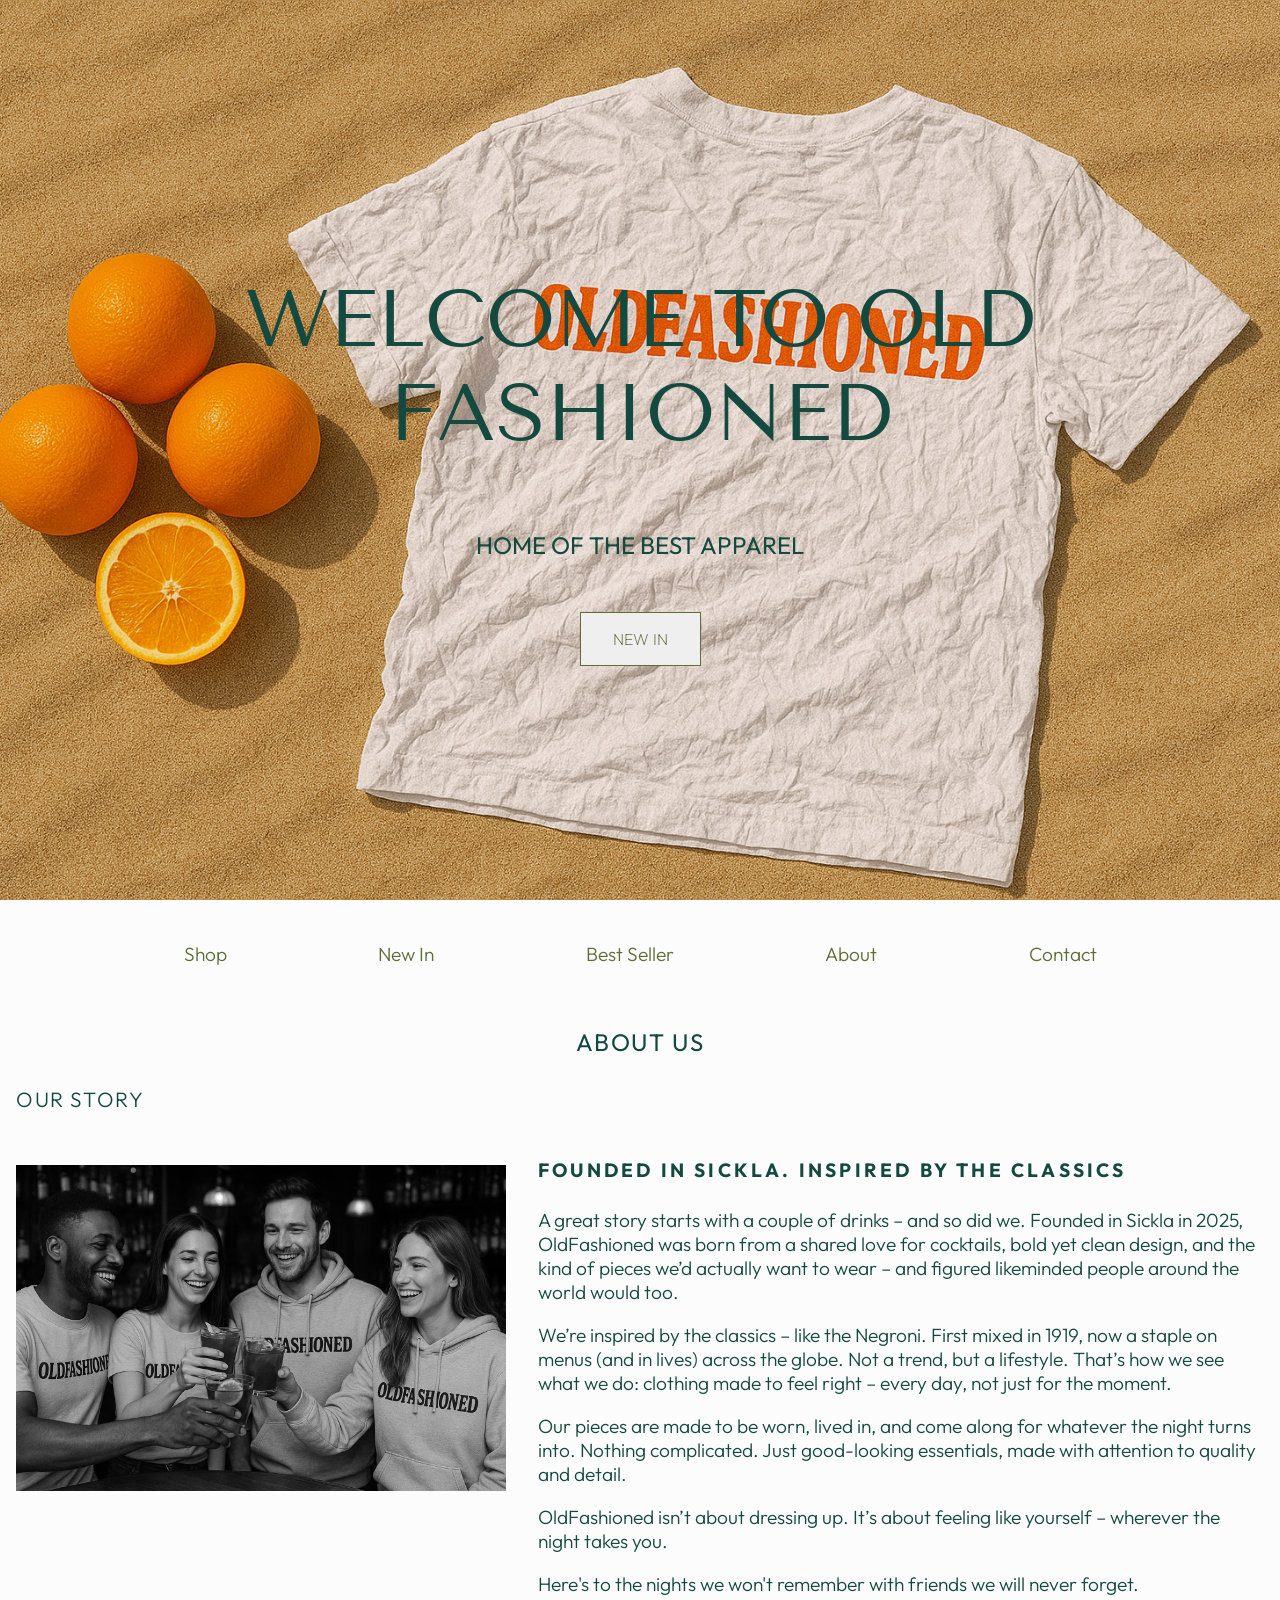
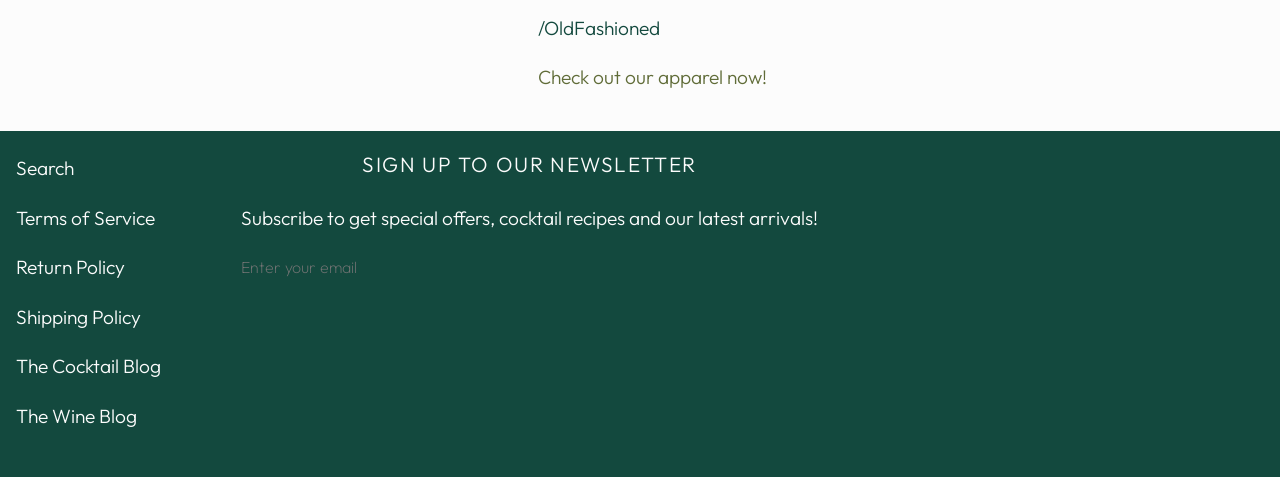
==== about.html @ 71c85215 "added home, about, contact pages and css" ====
<!DOCTYPE html>
<html lang="en">

<head>
    <meta charset="UTF-8">
    <meta name="viewport" content="width=device-width, initial-scale=1.0">
    <title>Old Fashioned</title>
    <link rel="stylesheet" href="./styles/global.css" />
    <link rel="stylesheet" href="./styles/home.css" />
    <link rel="stylesheet" href="./styles/about-us.css" />
    <link rel="stylesheet" href="https://cdnjs.cloudflare.com/ajax/libs/font-awesome/4.7.0/css/font-awesome.min.css">
</head>

<body>
    <header class="header">
        <div class="header-container">
            <div class="header-contents">
                <h1 class="header_title">Welcome to Old fashioned</h1>
                <h2 class="header_subtitle">Home of the best apparel</h2>
                <a href="./home.html#new-in-section"><button class="headline_new_in_btn">New In</button></a>
            </div>
        </div>
        </div>
    </header>
    <div class="sidebar">
        <a href="home.html">
            <h4>Shop</h4>
        </a>
        <a href="./home.html#new-in-section">
            <h4>New In</h4>
        </a>
        <a href="./home.html#best-seller-section">
            <h4>Best Seller</h4>
        </a>
        <a href="./about.html">
            <h4>About</h4>
        </a>
        <a href="./contact.html">
            <h4>Contact</h4>
        </a>
    </div>

    <main class="main-content">
        <h2 class="about_us_headline">About Us</h2>
        <h3 class="about_us_subheadline">Our Story</h3>
        <div class="about_us_contents">
            <section class="about_us_picture">
                <img src="./assets/about-us-blackandwhite.png" alt="Friends drinking cocktails" class="image" />
            </section>

            <section class="about_us_text">
                <h4 class="about_us_tagline">Founded in Sickla. Inspired by the classics</h4>
                <p>A great story starts with a couple of drinks – and so did we.
                    Founded in Sickla in 2025, OldFashioned was born from a shared love for cocktails, bold yet clean
                    design,
                    and the kind of pieces we’d actually want to wear – and figured likeminded people around the world
                    would
                    too.</p>
                <p>We’re inspired by the classics – like the Negroni. First mixed in 1919, now a staple on menus (and in
                    lives)
                    across the globe. Not a trend, but a lifestyle.
                    That’s how we see what we do: clothing made to feel right – every day, not just for the moment.</p>
                <p>Our pieces are made to be worn, lived in, and come along for whatever the night turns into.
                    Nothing complicated. Just good-looking essentials, made with attention to quality and detail.</p>
                <p>OldFashioned isn’t about dressing up.
                    It’s about feeling like yourself – wherever the night takes you.</p>
                <p class="about_us_closing_line">Here's to the nights we won't remember with friends we will never
                    forget.
                </p>
                <p>/OldFashioned</p>
                <a href="home.html" class="about-us-link">
                    <h4>Check out our apparel now!</h4>
                </a>
            </section>
        </div>

    </main>

    <footer class="footer">
        <div class="footer_contents">
            <h4>Search</h4>
            <h4>Terms of Service</h4>
            <h4>Return Policy</h4>
            <h4>Shipping Policy</h4>
            <h4>The Cocktail Blog</h4>
            <h4>The Wine Blog</h4>
        </div>

        <div class="footer_sign_up">
            <h3 class="headline">Sign Up To Our Newsletter</h3>
            <p>Subscribe to get special offers, cocktail recipes and our latest arrivals!</p>
            <input type="email" value="" placeholder="Enter your email" name="email" id="email"
                class="footer_newsletter_input" size="50" autocorrect="off" autocapitalize="off" required="">
        </div>
    </footer>
</body>

</html>
---- styles/global.css ----
@import url('https://fonts.googleapis.com/css2?family=Outfit:wght@100..900&family=Tenor+Sans&display=swap');

:root{
    --primary-color: #13493E;
    --secondary-color: #606C38;
    --tertiary-dark: #E1E6E5;
    --tertiary-light: #FCFCFC;
    --CTA-hover :#283618;
    --error: #8d0801;
}

*{
    box-sizing: border-box;
    scroll-behavior: smooth;
}

body{
    min-height: 100vh;
    margin: 0;
    max-width: 1500px;
    color: var(--primary-color);
    background-color: var(--tertiary-light);
    /* display: grid;
    grid-template: auto auto auto auto /auto;
    grid-template-areas: 
    "header"
    "sidebar"
    "main-content"
    "footer" ; */
}

h1{
    font-family: "Tenor Sans", sans-serif;
    font-size: 3rem;
    font-style: normal;
    font-weight: 400;

}

h2{
    font-family: "Outfit", sans-serif;
    font-size: 1.5rem;
    font-style: normal;
    font-weight: 400;

}

h3{
    font-family: "Outfit", sans-serif;
    font-size: 1.3rem;
    font-style: normal;
    font-weight: 300;

}

h4, p ,a{
    font-family: "Outfit", sans-serif;
    font-size: 1.2rem;
    font-style: normal;
    font-weight: 300;
}

button , textarea ,input ,label, span{
    font-family: "Outfit", sans-serif;
    font-size: 1rem;
    font-style: normal;
    font-weight: 200;

}
@media(min-width:769px) {
    
h1 {
        font-size: 5rem;
    }
}
---- styles/home.css ----
.header-container {
    align-items: center;
    /*NOTE: this image is generated through chatgpt*/
    background-image: url(../assets/hero-image.png);
    background-position: center;
    background-repeat: no-repeat;
    background-size: cover;
    display: flex;
    flex-direction: column;
    justify-content: center;
    padding-bottom: 1rem;

}

.header-contents {
    text-align: center;

}


.header_title {
    color: var(--primary-color);
    padding-bottom: 1rem;
    text-align: center;
    text-transform: uppercase;

}

.header_subtitle {
    color: var(--primary-color);
    padding-bottom: 2rem;
    text-align: center;
    text-transform: uppercase;
}

.headline_new_in_btn,
.add_btn,
.section_btn,
.quick_view_btn,
.search_input,
.view_less_btn,
.view_more_btn,
.browse_btn {
    border: 1px solid var(--secondary-color);
    color: var(--secondary-color);
    padding: 1rem 2rem;
    text-transform: uppercase;
}

.quick_view_btn,
.add_btn,
.view_less_btn,
.view_more_btn,
.browse_btn {
    margin-top: 0.5rem;
    width: 100%;

}

.headline_new_in_btn:hover,
.add_btn:hover,
.section_btn:hover,
.quick_view_btn:hover,
.search_input:hover,
.browse_btn:hover {
    border: 1px solid var(--CTA-hover);
    color: var(--CTA-hover);
    cursor: grab;
}

.section_btn {
    margin-top: 2rem;
}

.sidebar {
    color: var(--secondary-color);
    display: flex;
    grid-area: sidebar;
    justify-content: space-around;
    padding: 0.5rem;
}

.sidebar a,
.about-us-link {
    color: var(--secondary-color);
    text-decoration: none;
}

.sidebar a:hover,
.about-us-link:hover {
    color: var(--CTA-hover);
}

.main-content {
    background-color: var(--tertiary-light);
    grid-area: main-content;
}

.new-in-section,
.best-seller-section,
.categories-section,
.testimonials-section {
    align-items: center;
    display: flex;
    flex-direction: column;

}

.headline {
    letter-spacing: 0.1rem;
    padding-bottom: 0.5rem;
    text-align: center;
    text-transform: uppercase;
}

.card_wrapper,
.testimonial_card {
    display: flex;
    flex-direction: column;
    flex-wrap: wrap;
    gap: 0.5rem;
    justify-content: space-between;
    margin: 1.5rem;

}

.ratings {
    align-items: center;
    display: flex;
    flex-direction: row;
}

.cards_contents,
.testimonial_card_contents,
.view_more_cards_contents {
    align-content: end;
    background-color: var(--tertiary-dark);
    flex: 0 0 calc(25% - 0.5rem);
    justify-items: center;
    padding: 0.5rem;
    text-align: center;


}

.best-seller-section div:last-of-type {
    background-color: var(--tertiary-light) !important;
}

.footer {
    background-color: var(--primary-color);
    color: var(--tertiary-light);
    display: flex;
    flex-direction: column;
    gap: 1rem;
    grid-area: footer;
    padding-bottom: 1.5rem;
    padding-left: 1rem;

}


.footer_newsletter_input {
    background-color: var(--primary-color);
    border-bottom: 2px solid var(--tertiary-light);
    border: 0;
    color: var(--tertiary-light) !important;
    max-width: 300px;
    padding: 0.5rem 3rem 0.5rem 0;
    width: 100%;
}

/*FA star icon*/
.unchecked {
    color: var(--tertiary-light)
}

/* input::webkit-input-placeholder{
    color:var(--tertiary-light);
} */

/*MIMICS js click event for view more fxn*/

#show {
    display: none;
}

#show:checked~.view_more_content {
    display: flex;
    flex-direction: column;
    flex-wrap: wrap;
    gap: 0.5rem;
    justify-content: space-between;
    margin: 1.5rem;
}

#show:checked~label {
    display: none
}

.view_more_content {
    display: none;
}


@media(min-width:769px) {

    .sidebar {
        justify-content: space-evenly;
        margin: 0rem auto;
        padding: 1rem 2rem;
    }

    .card_wrapper,
    .testimonial_card {
        flex-direction: row;
    }

    #show:checked~.view_more_content {
        flex-direction: row;
    }

    .header-container {
        min-height: 100vh;
    }

    .footer {
        flex-direction: row;
        gap: 5rem;

    }

}
---- styles/about-us.css ----
.main-content {
    margin: 1rem;
}

.about_us_headline {
    letter-spacing: 0.1rem;
    padding-bottom: 0.5rem;
    text-align: center;
    text-transform: uppercase;
}

.about_us_subheadline {
    letter-spacing: 0.1rem;
    text-transform: uppercase;

}

.about_us_contents {
    display: flex;
    flex-direction: column;
}

.about_us_tagline {
    font-weight: bold;
    letter-spacing: 0.2rem;
    text-transform: uppercase;

}

.image {
    max-width: 100%;
}

@media(min-width:769px) {

    .about_us_picture {
        padding-right: 2rem;
        padding-top: 2rem;

    }

    .image {
        height: auto;
    }

    .about_us_contents {
        flex-direction: row;
    }

}
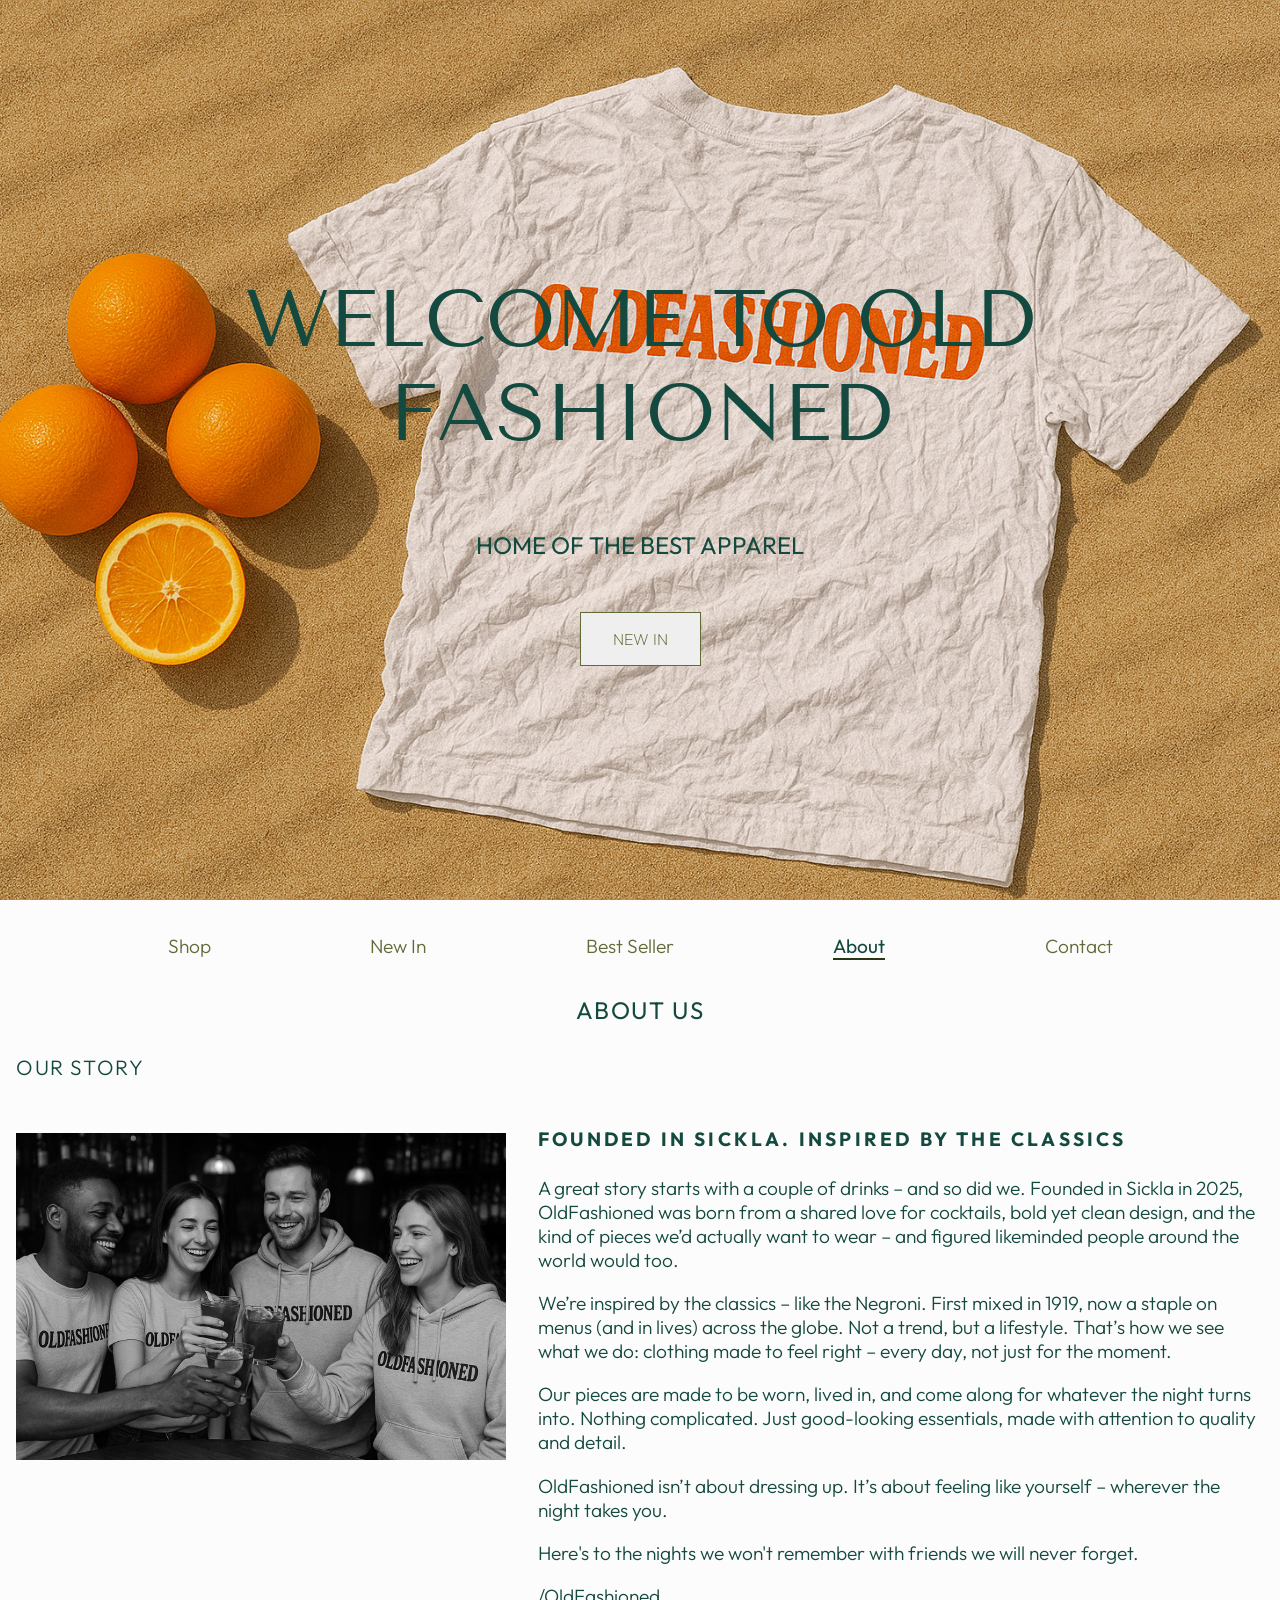
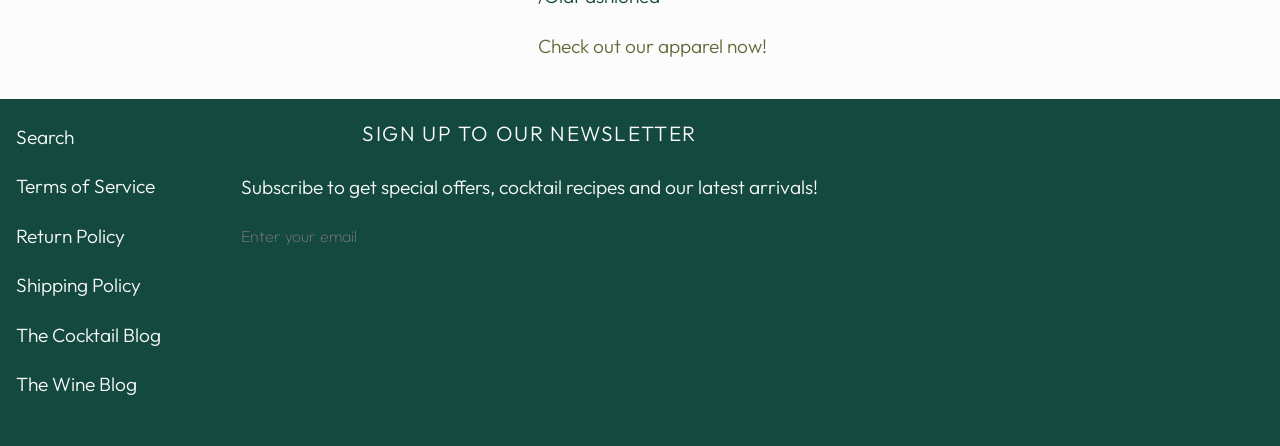
==== commit e91815d9: "added nav bar mobile, active class on link" ====
--- a/about.html
+++ b/about.html
@@ -22,23 +22,27 @@
         </div>
         </div>
     </header>
-    <div class="sidebar">
-        <a href="home.html">
-            <h4>Shop</h4>
-        </a>
-        <a href="./home.html#new-in-section">
-            <h4>New In</h4>
-        </a>
-        <a href="./home.html#best-seller-section">
-            <h4>Best Seller</h4>
-        </a>
-        <a href="./about.html">
-            <h4>About</h4>
-        </a>
-        <a href="./contact.html">
-            <h4>Contact</h4>
-        </a>
-    </div>
+
+    <nav class="menu">
+        <div class="menu_mobile_trigger"></div>
+        <ul class="menu_items_wrapper">
+            <li><a href="home.html">
+                    <h4>Shop</h4>
+                </a></li>
+            <li><a href="./home.html#new-in-section">
+                    <h4>New In</h4>
+                </a></li>
+            <li><a href="./home.html#best-seller-section">
+                    <h4>Best Seller</h4>
+                </a></li>
+            <li class="active"><a href="./about.html">
+                    <h4>About</h4>
+                </a></li>
+            <li><a href="./contact.html">
+                    <h4>Contact</h4>
+                </a></li>
+        </ul>
+    </nav>
 
     <main class="main-content">
         <h2 class="about_us_headline">About Us</h2>
--- a/styles/home.css
+++ b/styles/home.css
@@ -72,28 +72,75 @@
     margin-top: 2rem;
 }
 
-.sidebar {
+.menu {
     color: var(--secondary-color);
-    display: flex;
-    grid-area: sidebar;
+    padding: 0.5rem;
+
+}
+
+.menu ul {
+    padding: 0;
+}
+
+.menu_mobile_trigger {
+    height: 30px;
+    width: 30px;
+    background-image: url(../assets/icon_hamburger.png);
+    background-repeat: no-repeat;
+    background-size: cover;
+}
+
+.menu_items_wrapper {
+    display: flex;
     justify-content: space-around;
-    padding: 0.5rem;
-}
-
-.sidebar a,
+    flex-direction: column;
+
+}
+
+.menu_items_wrapper a,
 .about-us-link {
     color: var(--secondary-color);
     text-decoration: none;
-}
-
-.sidebar a:hover,
+    transition: 0.3s color;
+}
+
+.menu_items_wrapper a:hover,
 .about-us-link:hover {
     color: var(--CTA-hover);
 }
 
+.menu_items_wrapper li {
+    list-style-type: none;
+}
+
+.menu_items_wrapper h4 {
+    margin-bottom: 0.5rem;
+}
+
+.menu:hover .menu_items_wrapper {
+    max-height: 1000px;
+}
+
+.menu:hover {
+    width: unset;
+}
+
+.menu_items_wrapper {
+    max-height: 0;
+    height: auto;
+    overflow: hidden;
+    transition: max-height linear 0.5s;
+
+}
+
+.menu_items_wrapper li.active h4 {
+    color: var(--primary-color);
+    font-weight: bold;
+
+}
+
 .main-content {
     background-color: var(--tertiary-light);
-    grid-area: main-content;
 }
 
 .new-in-section,
@@ -153,7 +200,6 @@
     display: flex;
     flex-direction: column;
     gap: 1rem;
-    grid-area: footer;
     padding-bottom: 1.5rem;
     padding-left: 1rem;
 
@@ -205,10 +251,27 @@
 
 @media(min-width:769px) {
 
-    .sidebar {
+    .menu_items_wrapper {
         justify-content: space-evenly;
         margin: 0rem auto;
         padding: 1rem 2rem;
+        max-height: unset;
+        flex-direction: row;
+    }
+
+    .menu:hover .menu_items_wrapper {
+        display: flex;
+
+    }
+
+    .menu_mobile_trigger {
+        display: none;
+    }
+
+    .menu_items_wrapper li.active h4 {
+        border-bottom: 2px solid var(--CTA-hover);
+        font-weight: normal;
+
     }
 
     .card_wrapper,
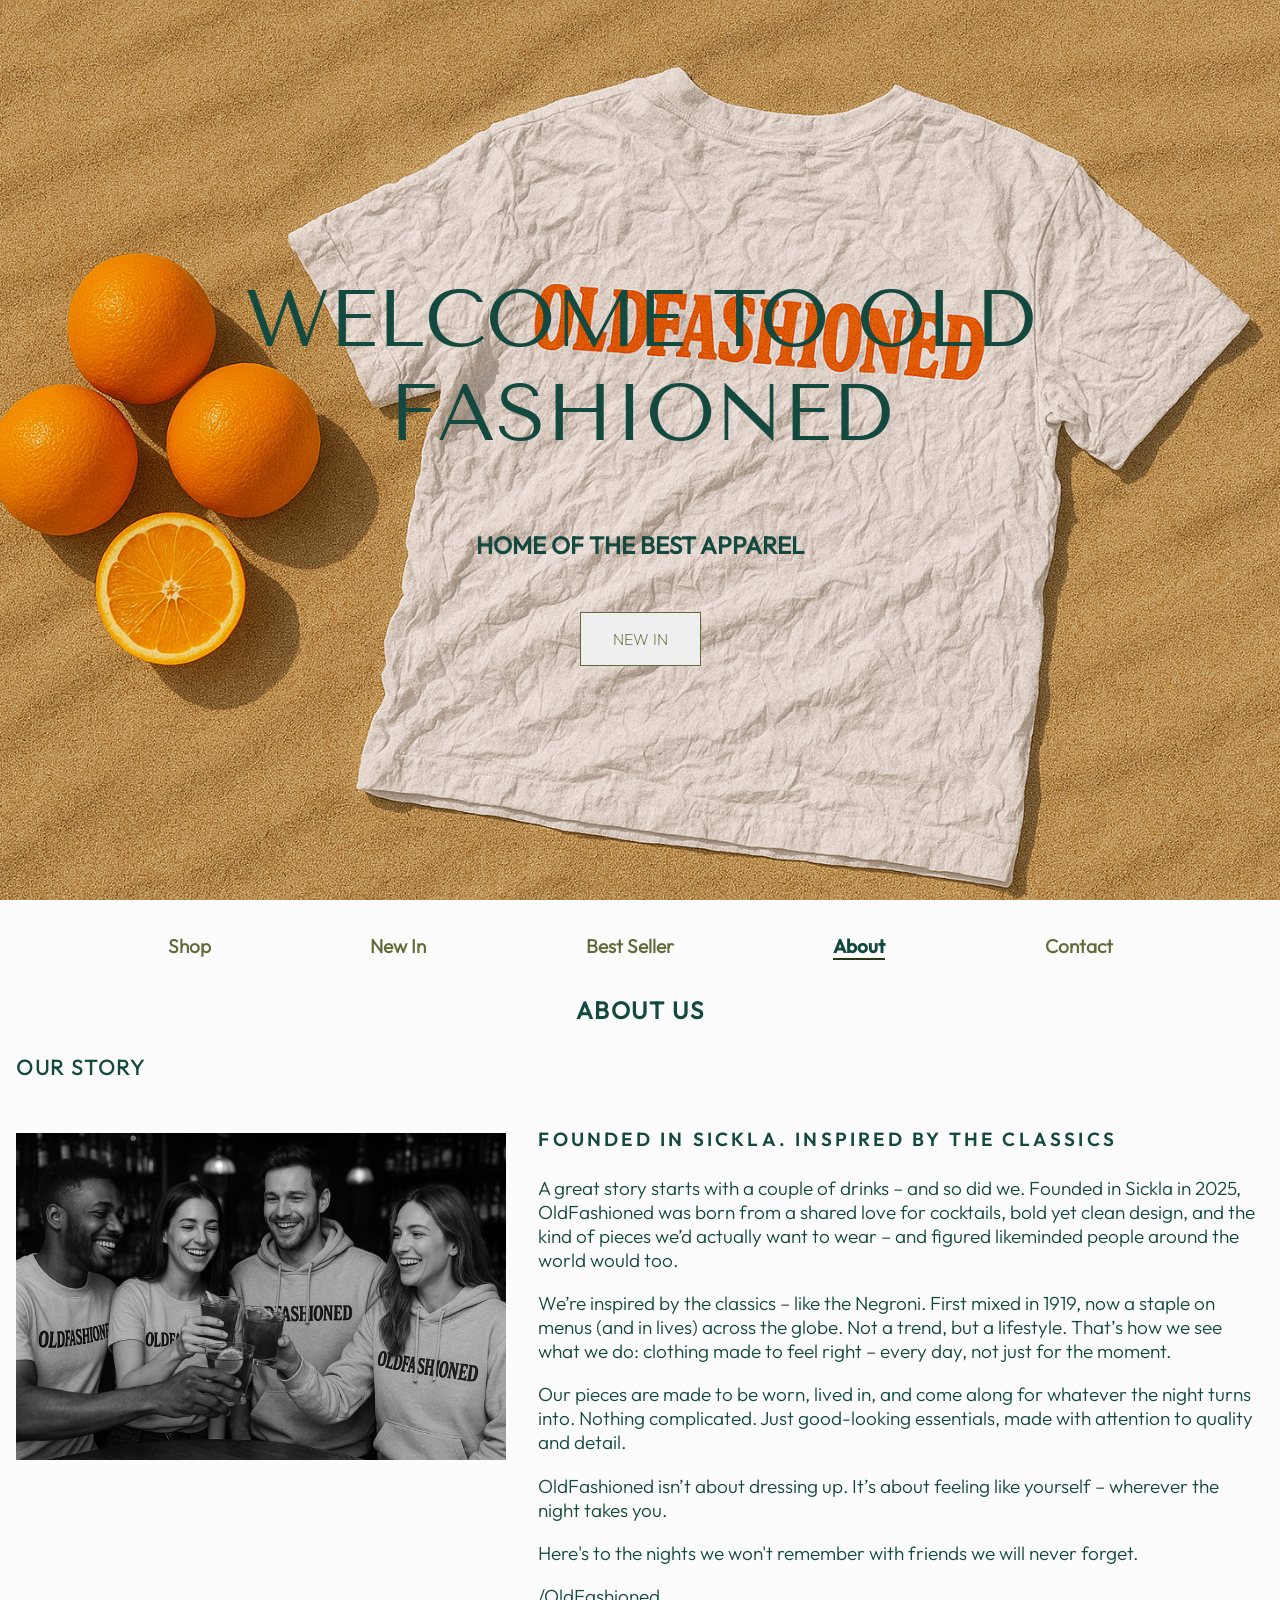
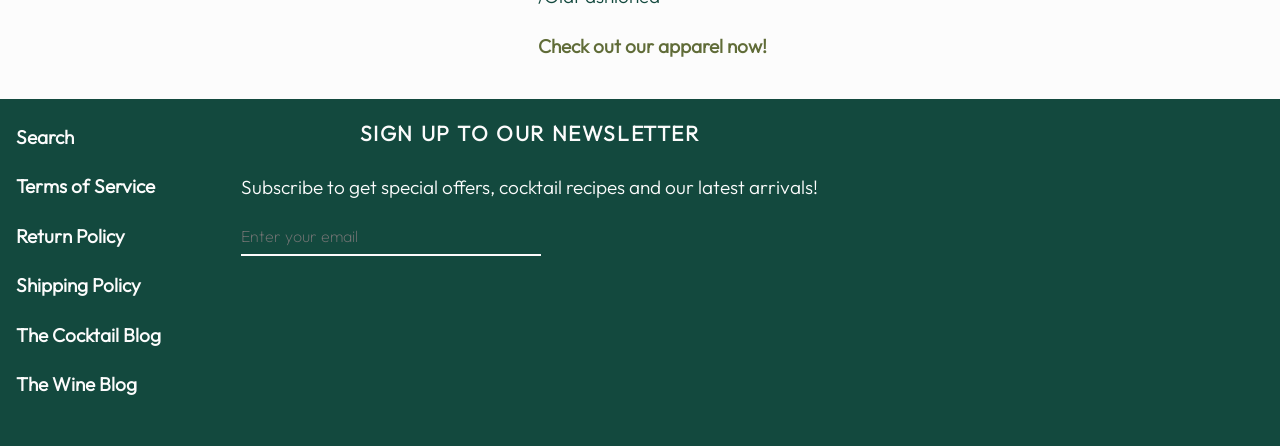
==== commit e680c75d: "added downloaded fonts" ====
--- a/about.html
+++ b/about.html
@@ -5,6 +5,7 @@
     <meta charset="UTF-8">
     <meta name="viewport" content="width=device-width, initial-scale=1.0">
     <title>Old Fashioned</title>
+    <link rel="stylesheet" href="./styles/typography.css" />
     <link rel="stylesheet" href="./styles/global.css" />
     <link rel="stylesheet" href="./styles/home.css" />
     <link rel="stylesheet" href="./styles/about-us.css" />
--- a/styles/typography.css
+++ b/styles/typography.css
@@ -0,0 +1,47 @@
+@font-face {
+    font-family: 'Tenor Sans';
+    src: url(../typography/TenorSans.woff2) format('woff2'),
+        url(../typography/TenorSans.woff) format('woff');
+    font-style: normal;
+
+}
+
+@font-face {
+    font-family: 'Outfit ExtraLight';
+    src: url(../typography/Outfit-ExtraLight.woff2) format('woff2'),
+        url(../typography/Outfit-ExtraLight.woff) format('woff');
+    font-style: normal;
+    font-weight: 200;
+}
+
+@font-face {
+    font-family: 'Outfit Light';
+    src: url(../typography/Outfit-Light.woff2) format('woff2'),
+        url(../typography/Outfit-Light.woff) format('woff');
+    font-style: normal;
+    font-weight: 300;
+}
+
+@font-face {
+    font-family: 'Outfit Regular';
+    src: url(../typography/Outfit-Regular.woff2) format('woff2'),
+        url(../typography/Outfit-Regular.woff) format('woff');
+    font-style: normal;
+    font-weight: normal;
+}
+
+@font-face {
+    font-family: 'Outfit Medium';
+    src: url(../typography/Outfit-Medium.woff2) format('woff2'),
+        url(../typography/Outfit-Medium.woff) format('woff');
+    font-style: normal;
+    font-weight: 500;
+}
+
+@font-face {
+    font-family: 'Outfit Semibold';
+    src: url(../typography/Outfit-SemiBold.woff2) format('woff2'),
+        url(../typography/Outfit-SemiBold.woff) format('woff');
+    font-style: normal;
+    font-weight: 600;
+}
--- a/styles/global.css
+++ b/styles/global.css
@@ -1,75 +1,62 @@
-@import url('https://fonts.googleapis.com/css2?family=Outfit:wght@100..900&family=Tenor+Sans&display=swap');
+/* @import url('https://fonts.googleapis.com/css2?family=Outfit:wght@100..900&family=Tenor+Sans&display=swap'); */
 
-:root{
+:root {
     --primary-color: #13493E;
     --secondary-color: #606C38;
     --tertiary-dark: #E1E6E5;
     --tertiary-light: #FCFCFC;
-    --CTA-hover :#283618;
+    --CTA-hover: #283618;
     --error: #8d0801;
 }
 
-*{
+* {
     box-sizing: border-box;
     scroll-behavior: smooth;
 }
 
-body{
+body {
     min-height: 100vh;
     margin: 0;
     max-width: 1500px;
     color: var(--primary-color);
     background-color: var(--tertiary-light);
-    /* display: grid;
-    grid-template: auto auto auto auto /auto;
-    grid-template-areas: 
-    "header"
-    "sidebar"
-    "main-content"
-    "footer" ; */
 }
 
-h1{
-    font-family: "Tenor Sans", sans-serif;
+h1 {
+    font-family: 'Tenor Sans', Arial, Helvetica, sans-serif;
     font-size: 3rem;
-    font-style: normal;
-    font-weight: 400;
-
+    font-weight: normal;
 }
 
-h2{
-    font-family: "Outfit", sans-serif;
+h2 {
+    font-family: 'Outfit Regular', Arial, Helvetica, sans-serif;
     font-size: 1.5rem;
-    font-style: normal;
-    font-weight: 400;
-
 }
 
-h3{
-    font-family: "Outfit", sans-serif;
+h3 {
+    font-family: 'Outfit Light', Arial, Helvetica, sans-serif;
     font-size: 1.3rem;
-    font-style: normal;
-    font-weight: 300;
-
 }
 
-h4, p ,a{
-    font-family: "Outfit", sans-serif;
+h4,
+p,
+a {
+    font-family: 'Outfit Light', Arial, Helvetica, sans-serif;
     font-size: 1.2rem;
-    font-style: normal;
-    font-weight: 300;
 }
 
-button , textarea ,input ,label, span{
-    font-family: "Outfit", sans-serif;
+button,
+textarea,
+input,
+label,
+span {
+    font-family: 'Outfit ExtraLight', Arial, Helvetica, sans-serif;
     font-size: 1rem;
-    font-style: normal;
-    font-weight: 200;
+}
 
-}
 @media(min-width:769px) {
-    
-h1 {
+
+    h1 {
         font-size: 5rem;
     }
 }
--- a/styles/home.css
+++ b/styles/home.css
@@ -135,7 +135,7 @@
 
 .menu_items_wrapper li.active h4 {
     color: var(--primary-color);
-    font-weight: bold;
+    font-family: 'Outfit Medium';
 
 }
 
@@ -191,7 +191,7 @@
 }
 
 .best-seller-section div:last-of-type {
-    background-color: var(--tertiary-light) !important;
+    background-color: var(--tertiary-light);
 }
 
 .footer {
@@ -208,9 +208,9 @@
 
 .footer_newsletter_input {
     background-color: var(--primary-color);
+    border: 0;
     border-bottom: 2px solid var(--tertiary-light);
-    border: 0;
-    color: var(--tertiary-light) !important;
+    color: var(--tertiary-light);
     max-width: 300px;
     padding: 0.5rem 3rem 0.5rem 0;
     width: 100%;
@@ -270,7 +270,6 @@
 
     .menu_items_wrapper li.active h4 {
         border-bottom: 2px solid var(--CTA-hover);
-        font-weight: normal;
 
     }
 
--- a/styles/about-us.css
+++ b/styles/about-us.css
@@ -21,7 +21,7 @@
 }
 
 .about_us_tagline {
-    font-weight: bold;
+    font-family: 'Outfit Semibold';
     letter-spacing: 0.2rem;
     text-transform: uppercase;
 
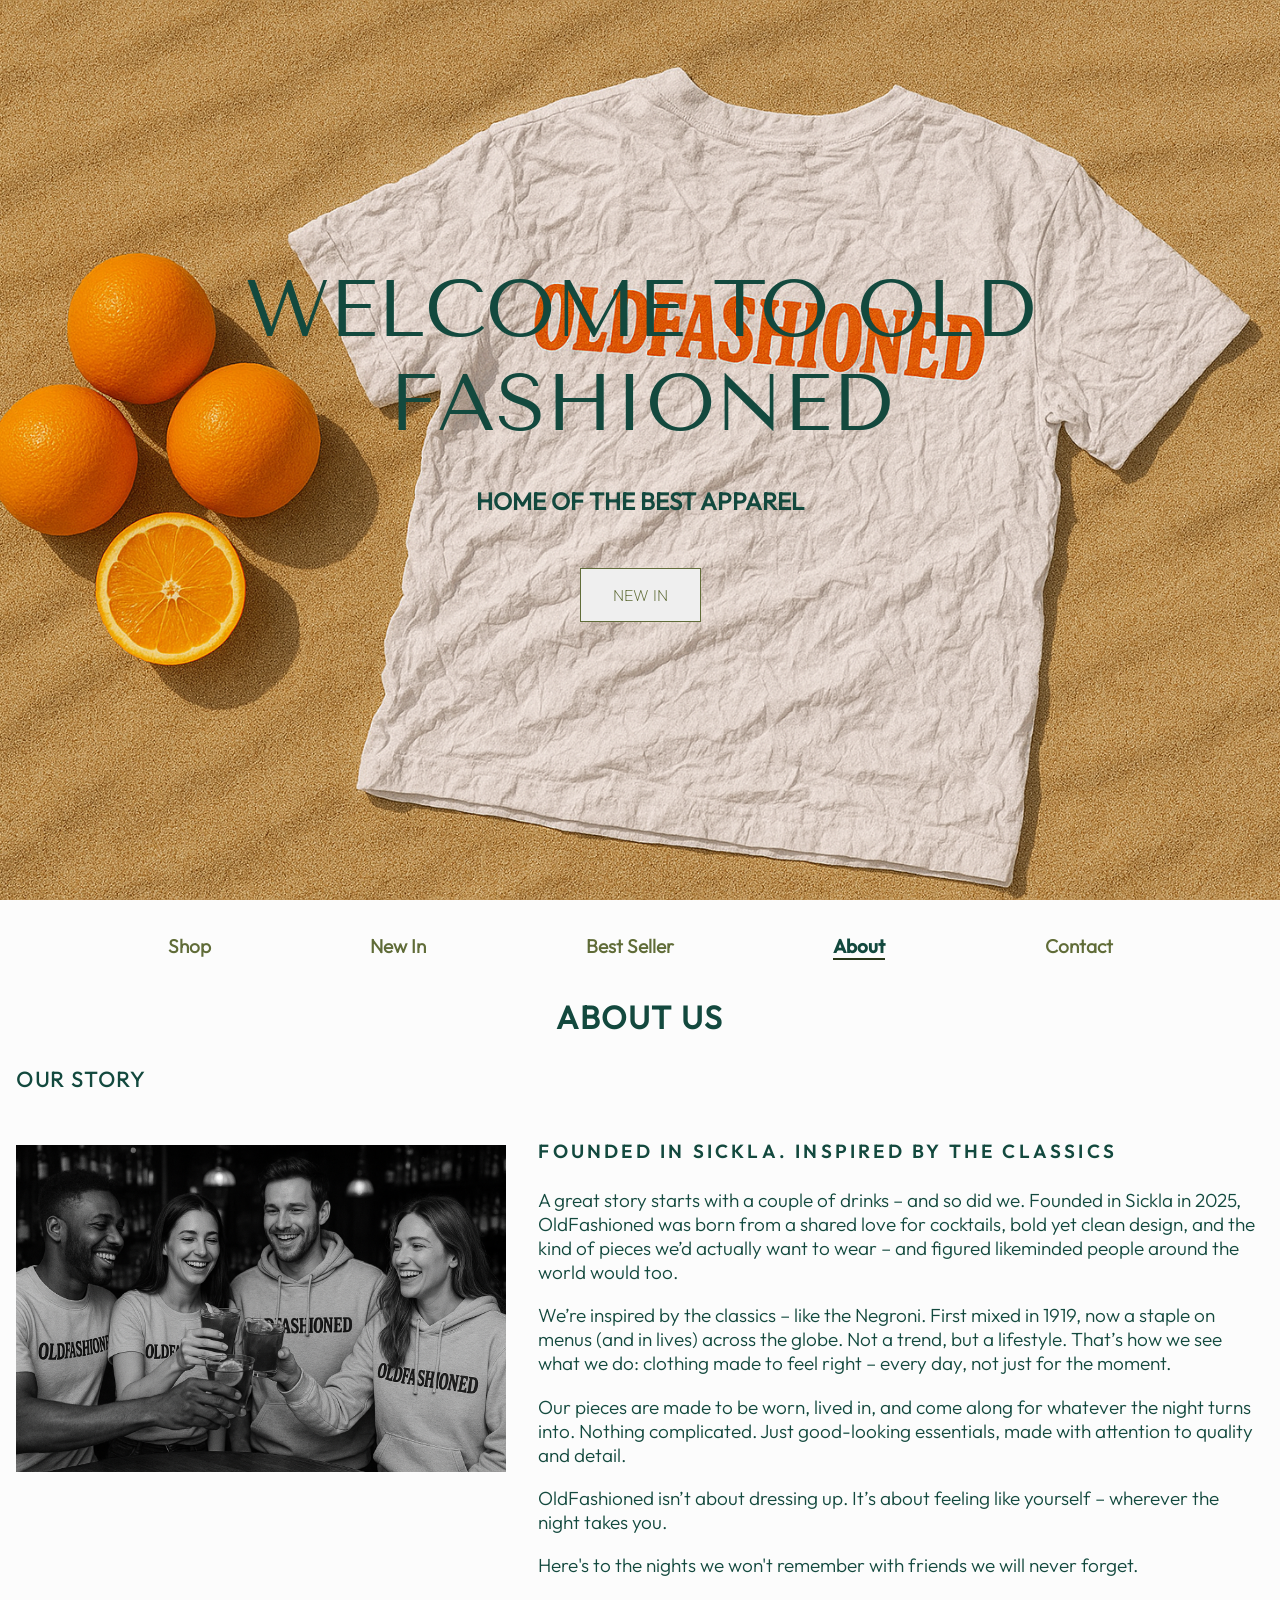
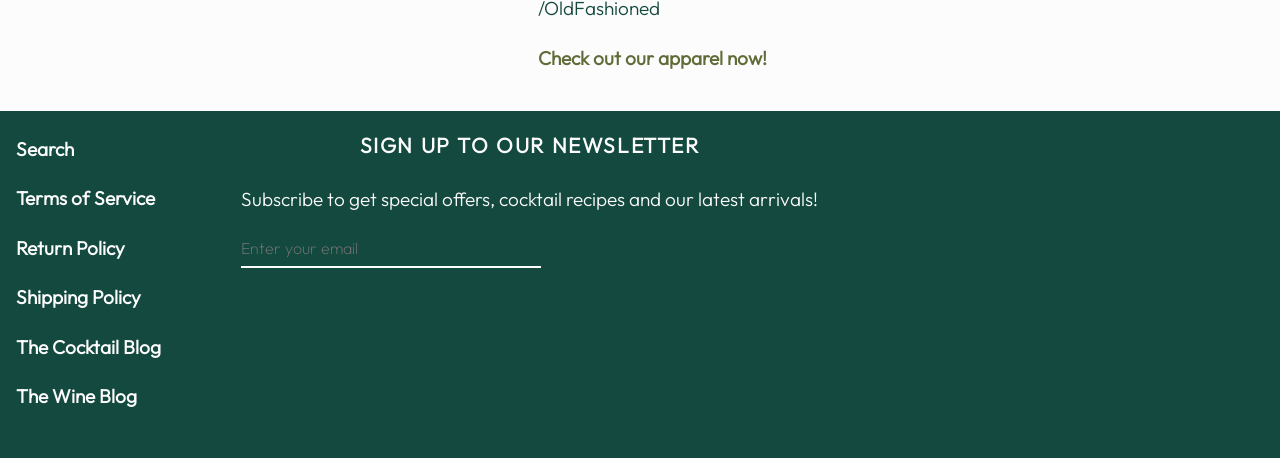
==== commit 80731fb3: "added unique h1 to each page" ====
--- a/about.html
+++ b/about.html
@@ -16,7 +16,7 @@
     <header class="header">
         <div class="header-container">
             <div class="header-contents">
-                <h1 class="header_title">Welcome to Old fashioned</h1>
+                <div class="header_title">Welcome to Old fashioned</div>
                 <h2 class="header_subtitle">Home of the best apparel</h2>
                 <a href="./home.html#new-in-section"><button class="headline_new_in_btn">New In</button></a>
             </div>
@@ -46,7 +46,7 @@
     </nav>
 
     <main class="main-content">
-        <h2 class="about_us_headline">About Us</h2>
+        <h1 class="about_us_headline">About Us</h1>
         <h3 class="about_us_subheadline">Our Story</h3>
         <div class="about_us_contents">
             <section class="about_us_picture">
--- a/styles/global.css
+++ b/styles/global.css
@@ -14,18 +14,20 @@
     scroll-behavior: smooth;
 }
 
+html{
+    height: 100vh;
+}
+
 body {
-    min-height: 100vh;
+    min-height: 100%;
     margin: 0;
-    max-width: 1500px;
     color: var(--primary-color);
     background-color: var(--tertiary-light);
 }
 
 h1 {
-    font-family: 'Tenor Sans', Arial, Helvetica, sans-serif;
-    font-size: 3rem;
-    font-weight: normal;
+    font-family: 'Outfit Regular', Arial, Helvetica, sans-serif;
+    font-size: 2rem;
 }
 
 h2 {
@@ -53,10 +55,3 @@
     font-family: 'Outfit ExtraLight', Arial, Helvetica, sans-serif;
     font-size: 1rem;
 }
-
-@media(min-width:769px) {
-
-    h1 {
-        font-size: 5rem;
-    }
-}
--- a/styles/home.css
+++ b/styles/home.css
@@ -1,5 +1,4 @@
 .header-container {
-    align-items: center;
     /*NOTE: this image is generated through chatgpt*/
     background-image: url(../assets/hero-image.png);
     background-position: center;
@@ -14,21 +13,26 @@
 
 .header-contents {
     text-align: center;
-
-}
-
+}
 
 .header_title {
     color: var(--primary-color);
+    font-family: 'Tenor Sans', Arial, Helvetica, sans-serif;
+    font-size: 3rem;
+    font-weight: normal;
     padding-bottom: 1rem;
-    text-align: center;
-    text-transform: uppercase;
-
+    padding-top: 1rem;
+    text-transform: uppercase;
 }
 
 .header_subtitle {
     color: var(--primary-color);
-    padding-bottom: 2rem;
+    padding-bottom: 0.5rem;
+    text-transform: uppercase;
+}
+
+.main_headline {
+    letter-spacing: 0.1rem;
     text-align: center;
     text-transform: uppercase;
 }
@@ -50,11 +54,15 @@
 .quick_view_btn,
 .add_btn,
 .view_less_btn,
-.view_more_btn,
-.browse_btn {
+.view_more_btn {
     margin-top: 0.5rem;
     width: 100%;
 
+}
+
+.browse_btn {
+    padding: 1rem;
+    margin-top: 0.5rem;
 }
 
 .headline_new_in_btn:hover,
@@ -69,7 +77,7 @@
 }
 
 .section_btn {
-    margin-top: 2rem;
+    margin-top: 1rem;
 }
 
 .menu {
@@ -190,6 +198,27 @@
 
 }
 
+.categories-section .card_wrapper,
+.best-seller-section .card_wrapper {
+    flex-direction: row;
+}
+
+.categories-section .card_wrapper>.cards_contents,
+.best-seller-section .card_wrapper>.cards_contents,
+.best-seller-section .view_more_content>.view_more_cards_contents {
+    flex: 0 0 calc(50% - 0.5rem / 2);
+}
+
+.categories-section .cards_contents>img,
+.categories-section .cards_contents>h4 {
+    display: none;
+}
+
+.testimonials-section .testimonial_card_contents>h2,
+.testimonials-section .testimonial_card_contents>p {
+    font-size: 1rem;
+}
+
 .best-seller-section div:last-of-type {
     background-color: var(--tertiary-light);
 }
@@ -221,10 +250,6 @@
     color: var(--tertiary-light)
 }
 
-/* input::webkit-input-placeholder{
-    color:var(--tertiary-light);
-} */
-
 /*MIMICS js click event for view more fxn*/
 
 #show {
@@ -233,7 +258,7 @@
 
 #show:checked~.view_more_content {
     display: flex;
-    flex-direction: column;
+    /* flex-direction: column; */
     flex-wrap: wrap;
     gap: 0.5rem;
     justify-content: space-between;
@@ -248,8 +273,16 @@
     display: none;
 }
 
-
 @media(min-width:769px) {
+
+    .header_title {
+        font-size: 5rem;
+        padding-top: 0;
+    }
+
+    .header_subtitle {
+        padding-bottom: 2rem;
+    }
 
     .menu_items_wrapper {
         justify-content: space-evenly;
@@ -278,6 +311,29 @@
         flex-direction: row;
     }
 
+    .categories-section .cards_contents>img,
+    .categories-section .cards_contents>h4 {
+        display: flex;
+    }
+
+    .testimonials-section .testimonial_card_contents>h2 {
+        font-size: 1.5rem;
+    }
+
+    .testimonials-section .testimonial_card_contents>p {
+        font-size: 1.2rem;
+    }
+
+    .browse_btn {
+        width: 100%;
+    }
+
+    .categories-section .card_wrapper>.cards_contents,
+    .best-seller-section .card_wrapper>.cards_contents,
+    .best-seller-section .view_more_content>.view_more_cards_contents {
+        flex: 0 0 calc(25% - 0.5rem);
+    }
+
     #show:checked~.view_more_content {
         flex-direction: row;
     }
--- a/styles/about-us.css
+++ b/styles/about-us.css
@@ -29,6 +29,7 @@
 
 .image {
     max-width: 100%;
+    height: auto;
 }
 
 @media(min-width:769px) {
@@ -39,10 +40,6 @@
 
     }
 
-    .image {
-        height: auto;
-    }
-
     .about_us_contents {
         flex-direction: row;
     }
